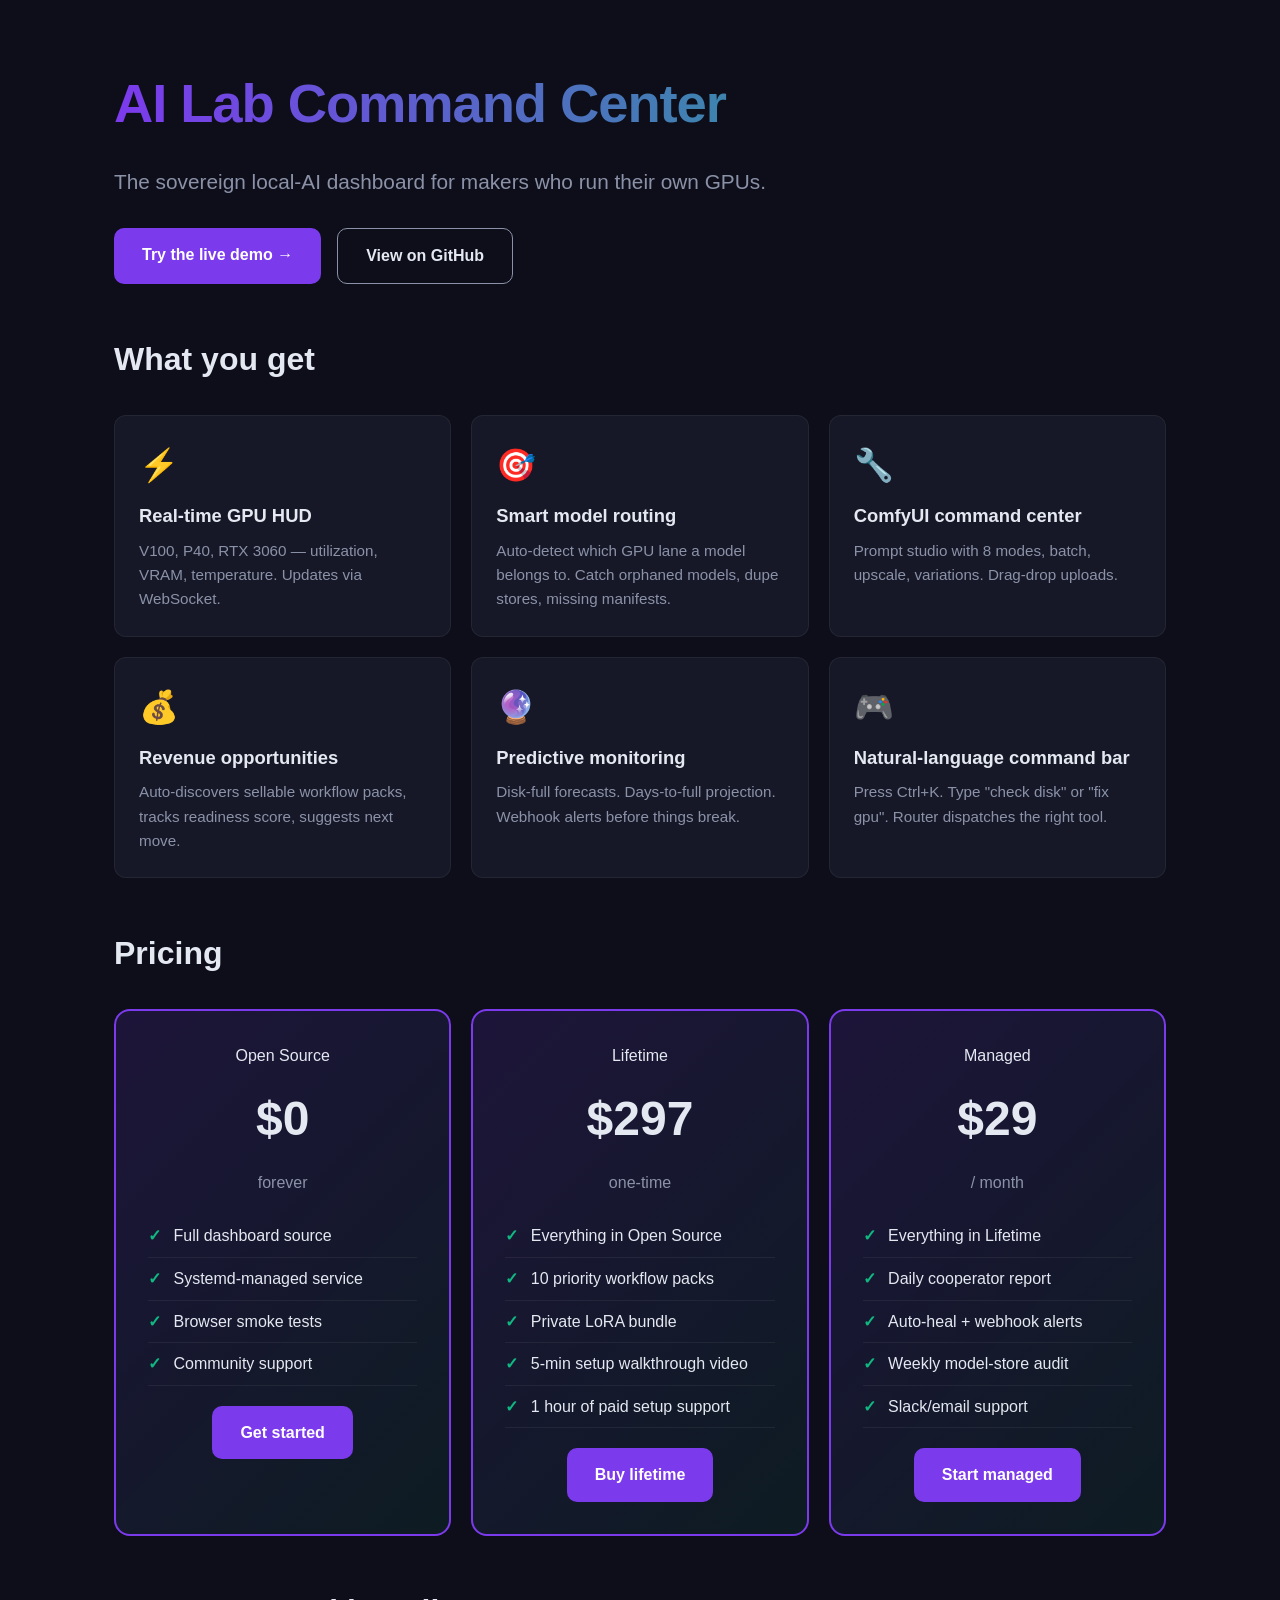
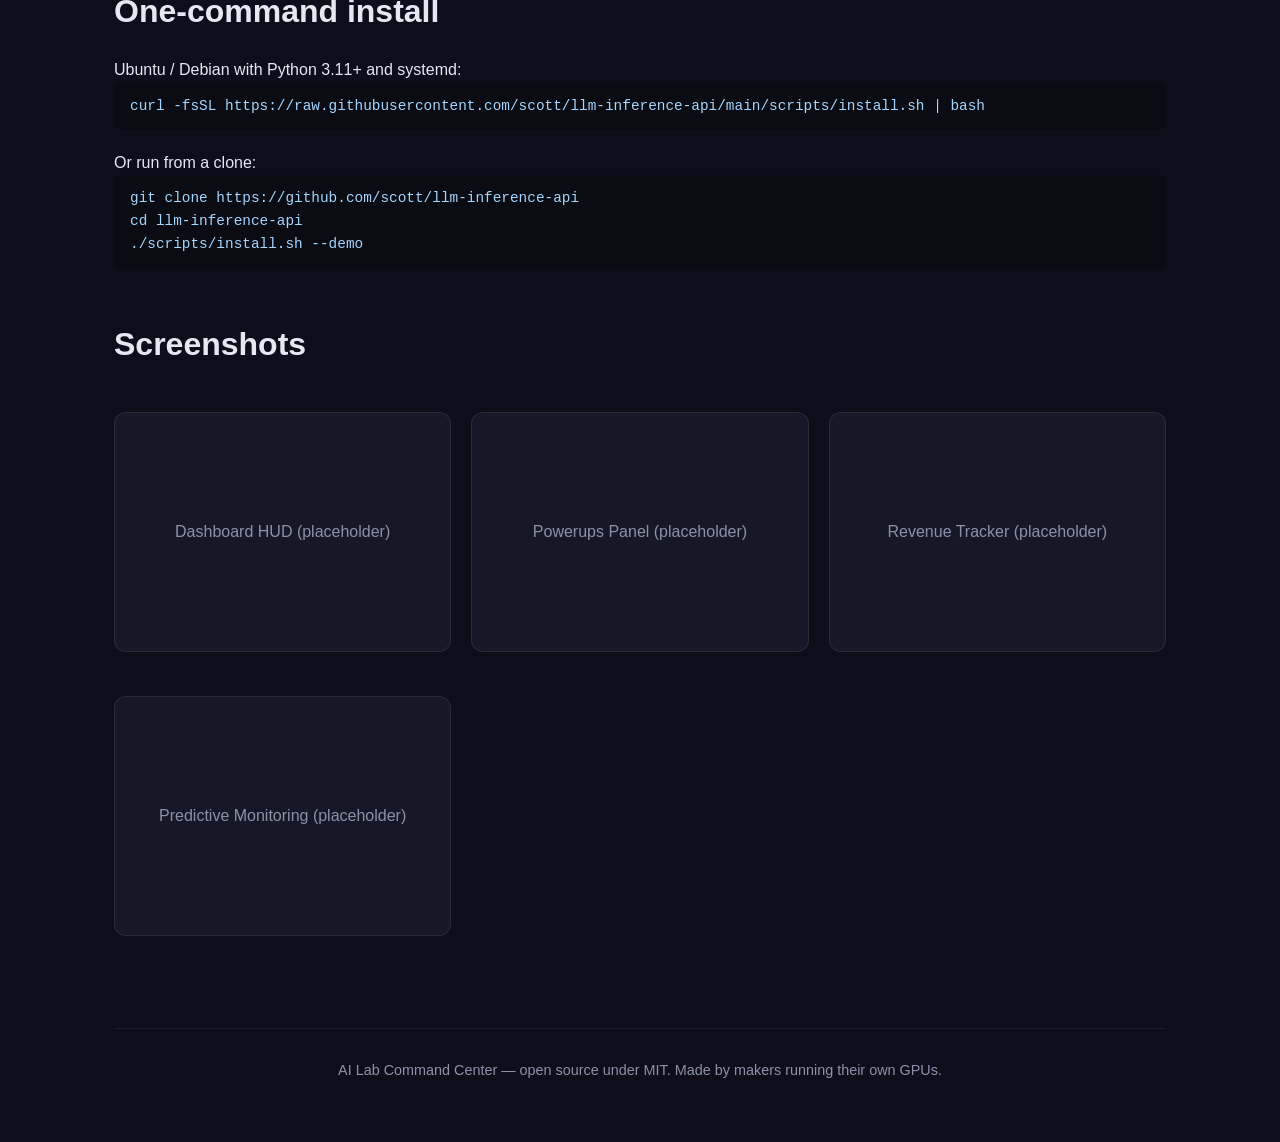
==== app/templates/landing.html @ f200418d "Harden: fix auth bypass, tests 33/33 green, 24s→3ms disk rescue, export endpoints Critical: PUBLIC_P" ====
<!DOCTYPE html>
<html lang="en">
<head>
<meta charset="UTF-8">
<meta name="viewport" content="width=device-width, initial-scale=1.0">
<title>AI Lab Command Center — Sovereign Local AI Dashboard</title>
<style>
  :root { --bg: #0d0e1a; --card: #161827; --text: #e4e8f1; --accent: #7c3aed; --accent2: #10b981; --dim: #8b92a8; }
  * { box-sizing: border-box; margin: 0; padding: 0; }
  body { background: var(--bg); color: var(--text); font-family: -apple-system, BlinkMacSystemFont, "Segoe UI", Roboto, sans-serif; line-height: 1.6; }
  .container { max-width: 1100px; margin: 0 auto; padding: 60px 24px; }
  h1 { font-size: 3.4rem; font-weight: 800; letter-spacing: -0.02em; margin-bottom: 18px; background: linear-gradient(90deg, var(--accent), var(--accent2)); -webkit-background-clip: text; background-clip: text; color: transparent; }
  h2 { font-size: 2rem; margin: 50px 0 20px; }
  .tag { color: var(--dim); font-size: 1.3rem; margin-bottom: 30px; }
  .cta-row { display: flex; gap: 16px; flex-wrap: wrap; margin: 30px 0; }
  .btn { padding: 14px 28px; border-radius: 10px; font-weight: 600; text-decoration: none; display: inline-block; transition: transform 0.15s; }
  .btn-primary { background: var(--accent); color: white; }
  .btn-primary:hover { transform: translateY(-2px); }
  .btn-secondary { background: transparent; color: var(--text); border: 1px solid var(--dim); }
  .grid { display: grid; grid-template-columns: repeat(auto-fit, minmax(280px, 1fr)); gap: 20px; margin: 30px 0; }
  .card { background: var(--card); border: 1px solid rgba(255,255,255,0.06); border-radius: 12px; padding: 24px; }
  .card-icon { font-size: 2rem; margin-bottom: 10px; }
  .card-title { font-size: 1.15rem; font-weight: 700; margin-bottom: 8px; }
  .card-body { color: var(--dim); font-size: 0.95rem; }
  .price-card { background: linear-gradient(135deg, rgba(124,58,237,0.15), rgba(16,185,129,0.08)); border: 2px solid var(--accent); border-radius: 16px; padding: 32px; text-align: center; }
  .price-amount { font-size: 3rem; font-weight: 800; margin: 12px 0; }
  .price-period { color: var(--dim); font-size: 1rem; }
  .price-features { list-style: none; margin: 20px 0; text-align: left; }
  .price-features li { padding: 8px 0; border-bottom: 1px solid rgba(255,255,255,0.06); }
  .price-features li::before { content: "✓ "; color: var(--accent2); margin-right: 8px; font-weight: 700; }
  .code { background: #0a0b13; padding: 12px 16px; border-radius: 6px; font-family: "SF Mono", Monaco, monospace; font-size: 0.9rem; color: #a5d6ff; overflow-x: auto; }
  .screenshot { background: var(--card); border: 1px solid rgba(255,255,255,0.08); border-radius: 12px; height: 240px; display: flex; align-items: center; justify-content: center; color: var(--dim); margin: 12px 0; }
  footer { margin-top: 80px; padding-top: 30px; border-top: 1px solid rgba(255,255,255,0.06); color: var(--dim); text-align: center; font-size: 0.9rem; }
</style>
</head>
<body>
<div class="container">
  <h1>AI Lab Command Center</h1>
  <p class="tag">The sovereign local-AI dashboard for makers who run their own GPUs.</p>
  <div class="cta-row">
    <a href="/dashboard" class="btn btn-primary">Try the live demo →</a>
    <a href="https://github.com/scott/llm-inference-api" class="btn btn-secondary">View on GitHub</a>
  </div>

  <h2>What you get</h2>
  <div class="grid">
    <div class="card">
      <div class="card-icon">⚡</div>
      <div class="card-title">Real-time GPU HUD</div>
      <div class="card-body">V100, P40, RTX 3060 — utilization, VRAM, temperature. Updates via WebSocket.</div>
    </div>
    <div class="card">
      <div class="card-icon">🎯</div>
      <div class="card-title">Smart model routing</div>
      <div class="card-body">Auto-detect which GPU lane a model belongs to. Catch orphaned models, dupe stores, missing manifests.</div>
    </div>
    <div class="card">
      <div class="card-icon">🔧</div>
      <div class="card-title">ComfyUI command center</div>
      <div class="card-body">Prompt studio with 8 modes, batch, upscale, variations. Drag-drop uploads.</div>
    </div>
    <div class="card">
      <div class="card-icon">💰</div>
      <div class="card-title">Revenue opportunities</div>
      <div class="card-body">Auto-discovers sellable workflow packs, tracks readiness score, suggests next move.</div>
    </div>
    <div class="card">
      <div class="card-icon">🔮</div>
      <div class="card-title">Predictive monitoring</div>
      <div class="card-body">Disk-full forecasts. Days-to-full projection. Webhook alerts before things break.</div>
    </div>
    <div class="card">
      <div class="card-icon">🎮</div>
      <div class="card-title">Natural-language command bar</div>
      <div class="card-body">Press Ctrl+K. Type "check disk" or "fix gpu". Router dispatches the right tool.</div>
    </div>
  </div>

  <h2>Pricing</h2>
  <div class="grid">
    <div class="price-card">
      <div>Open Source</div>
      <div class="price-amount">$0</div>
      <div class="price-period">forever</div>
      <ul class="price-features">
        <li>Full dashboard source</li>
        <li>Systemd-managed service</li>
        <li>Browser smoke tests</li>
        <li>Community support</li>
      </ul>
      <a href="/dashboard" class="btn btn-primary">Get started</a>
    </div>
    <div class="price-card">
      <div>Lifetime</div>
      <div class="price-amount">$297</div>
      <div class="price-period">one-time</div>
      <ul class="price-features">
        <li>Everything in Open Source</li>
        <li>10 priority workflow packs</li>
        <li>Private LoRA bundle</li>
        <li>5-min setup walkthrough video</li>
        <li>1 hour of paid setup support</li>
      </ul>
      <a href="mailto:scott@example.com?subject=Lifetime" class="btn btn-primary">Buy lifetime</a>
    </div>
    <div class="price-card">
      <div>Managed</div>
      <div class="price-amount">$29</div>
      <div class="price-period">/ month</div>
      <ul class="price-features">
        <li>Everything in Lifetime</li>
        <li>Daily cooperator report</li>
        <li>Auto-heal + webhook alerts</li>
        <li>Weekly model-store audit</li>
        <li>Slack/email support</li>
      </ul>
      <a href="mailto:scott@example.com?subject=Managed" class="btn btn-primary">Start managed</a>
    </div>
  </div>

  <h2>One-command install</h2>
  <p>Ubuntu / Debian with Python 3.11+ and systemd:</p>
  <pre class="code">curl -fsSL https://raw.githubusercontent.com/scott/llm-inference-api/main/scripts/install.sh | bash</pre>
  <p style="margin-top: 20px;">Or run from a clone:</p>
  <pre class="code">git clone https://github.com/scott/llm-inference-api
cd llm-inference-api
./scripts/install.sh --demo</pre>

  <h2>Screenshots</h2>
  <div class="grid">
    <div class="screenshot">Dashboard HUD (placeholder)</div>
    <div class="screenshot">Powerups Panel (placeholder)</div>
    <div class="screenshot">Revenue Tracker (placeholder)</div>
    <div class="screenshot">Predictive Monitoring (placeholder)</div>
  </div>

  <footer>
    AI Lab Command Center — open source under MIT. Made by makers running their own GPUs.
  </footer>
</div>
</body>
</html>
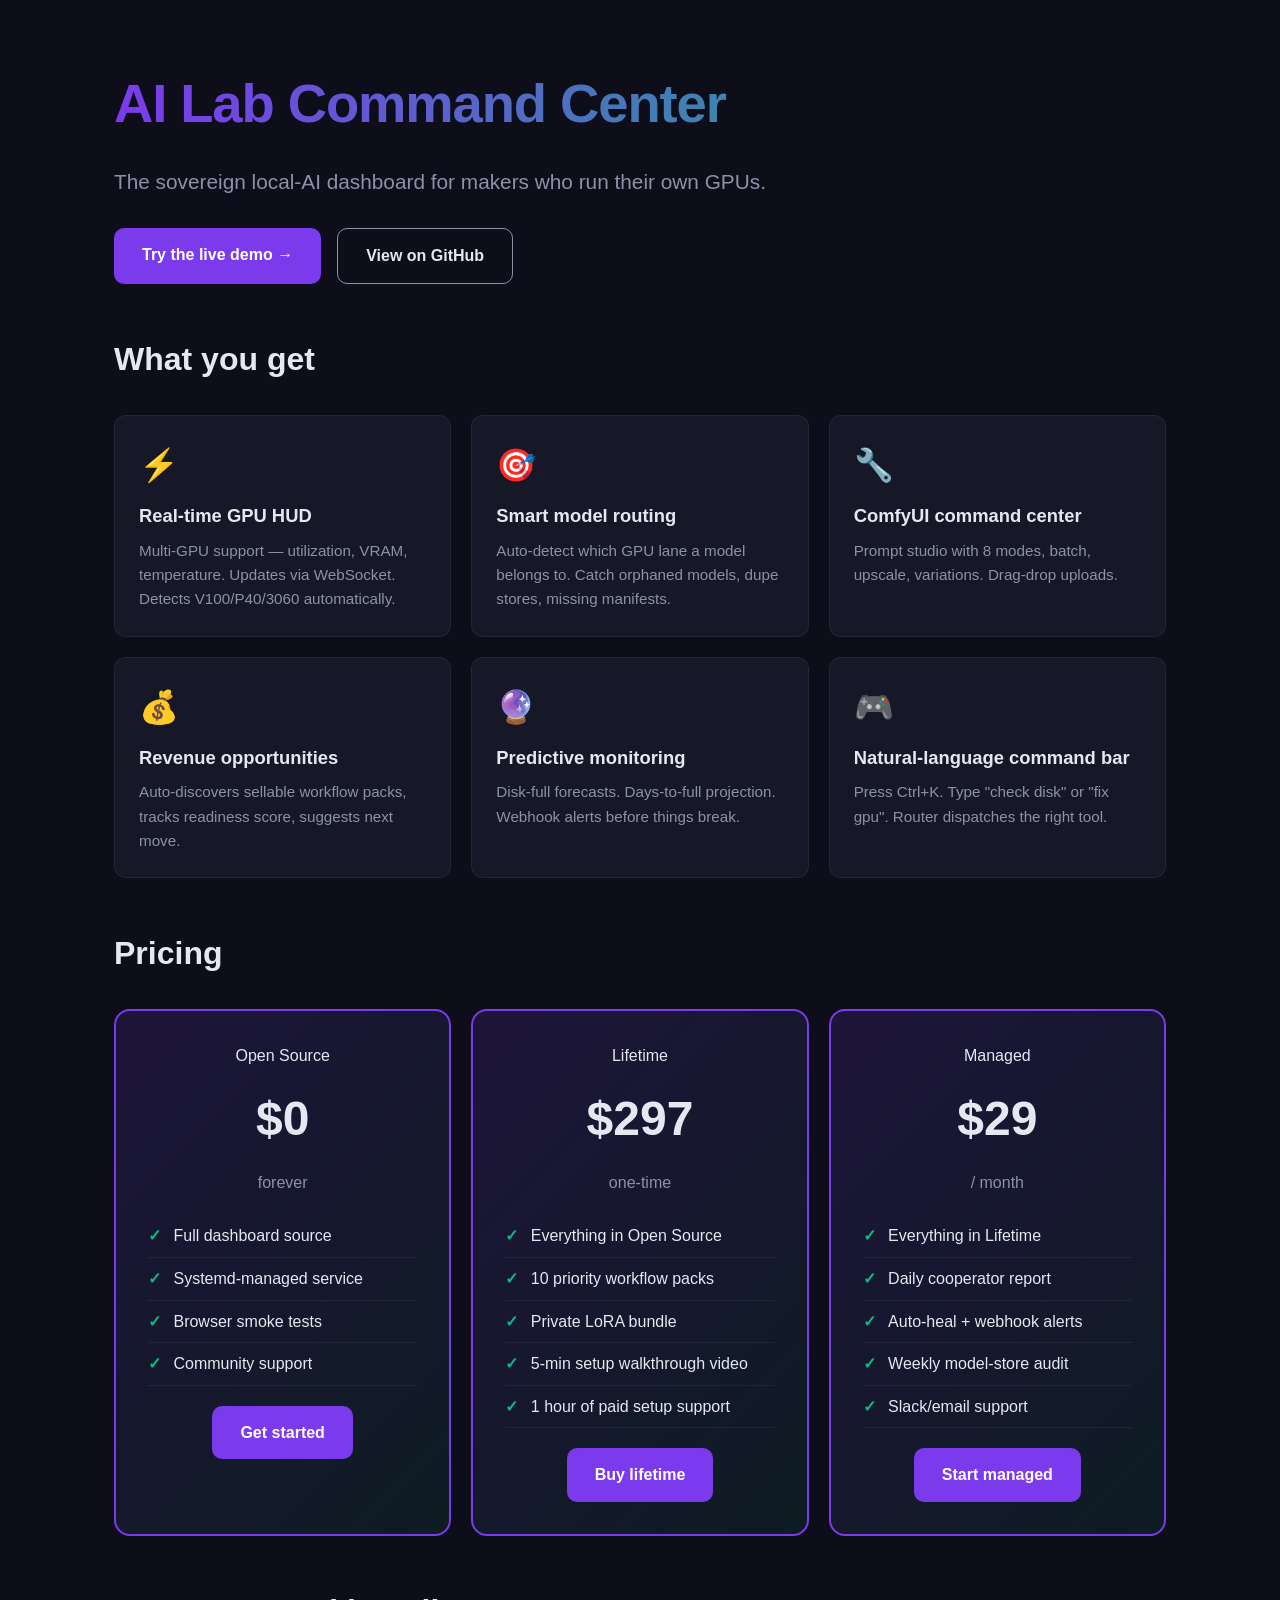
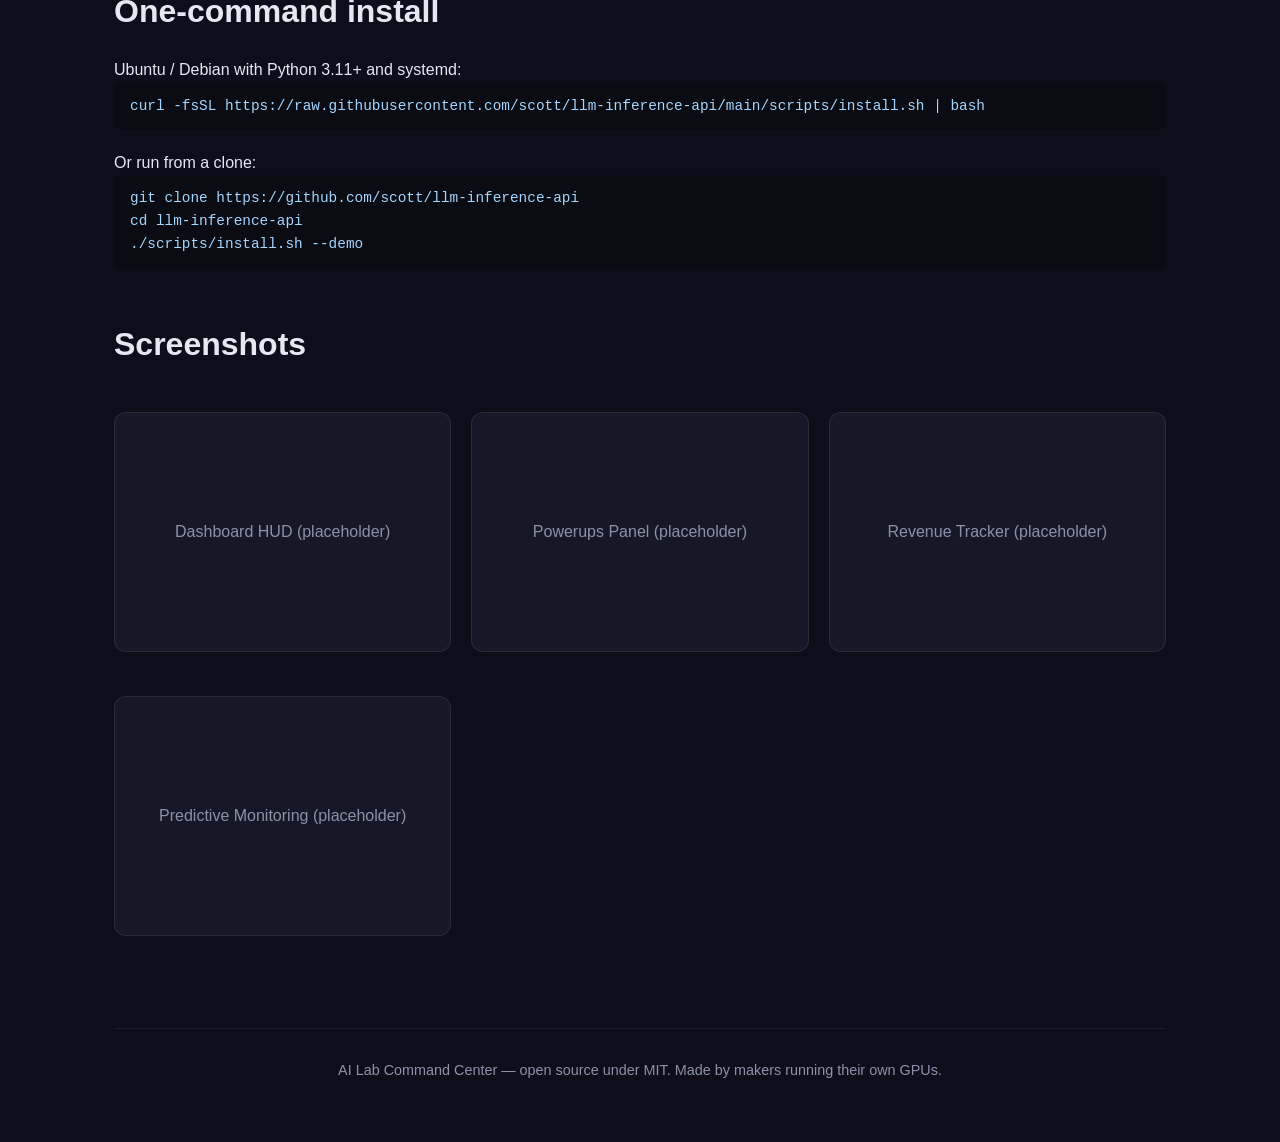
==== commit de699b66: "ROADMAP complete: R5 history+trends, R6 tests, R7 p50+p95, R8 WS-ready, R9 UX polish, R10 Prometheus" ====
--- a/app/templates/landing.html
+++ b/app/templates/landing.html
@@ -47,7 +47,7 @@
     <div class="card">
       <div class="card-icon">⚡</div>
       <div class="card-title">Real-time GPU HUD</div>
-      <div class="card-body">V100, P40, RTX 3060 — utilization, VRAM, temperature. Updates via WebSocket.</div>
+      <div class="card-body">Multi-GPU support — utilization, VRAM, temperature. Updates via WebSocket. <span id="gpu-info">Detects V100/P40/3060 automatically.</span></div>
     </div>
     <div class="card">
       <div class="card-icon">🎯</div>
